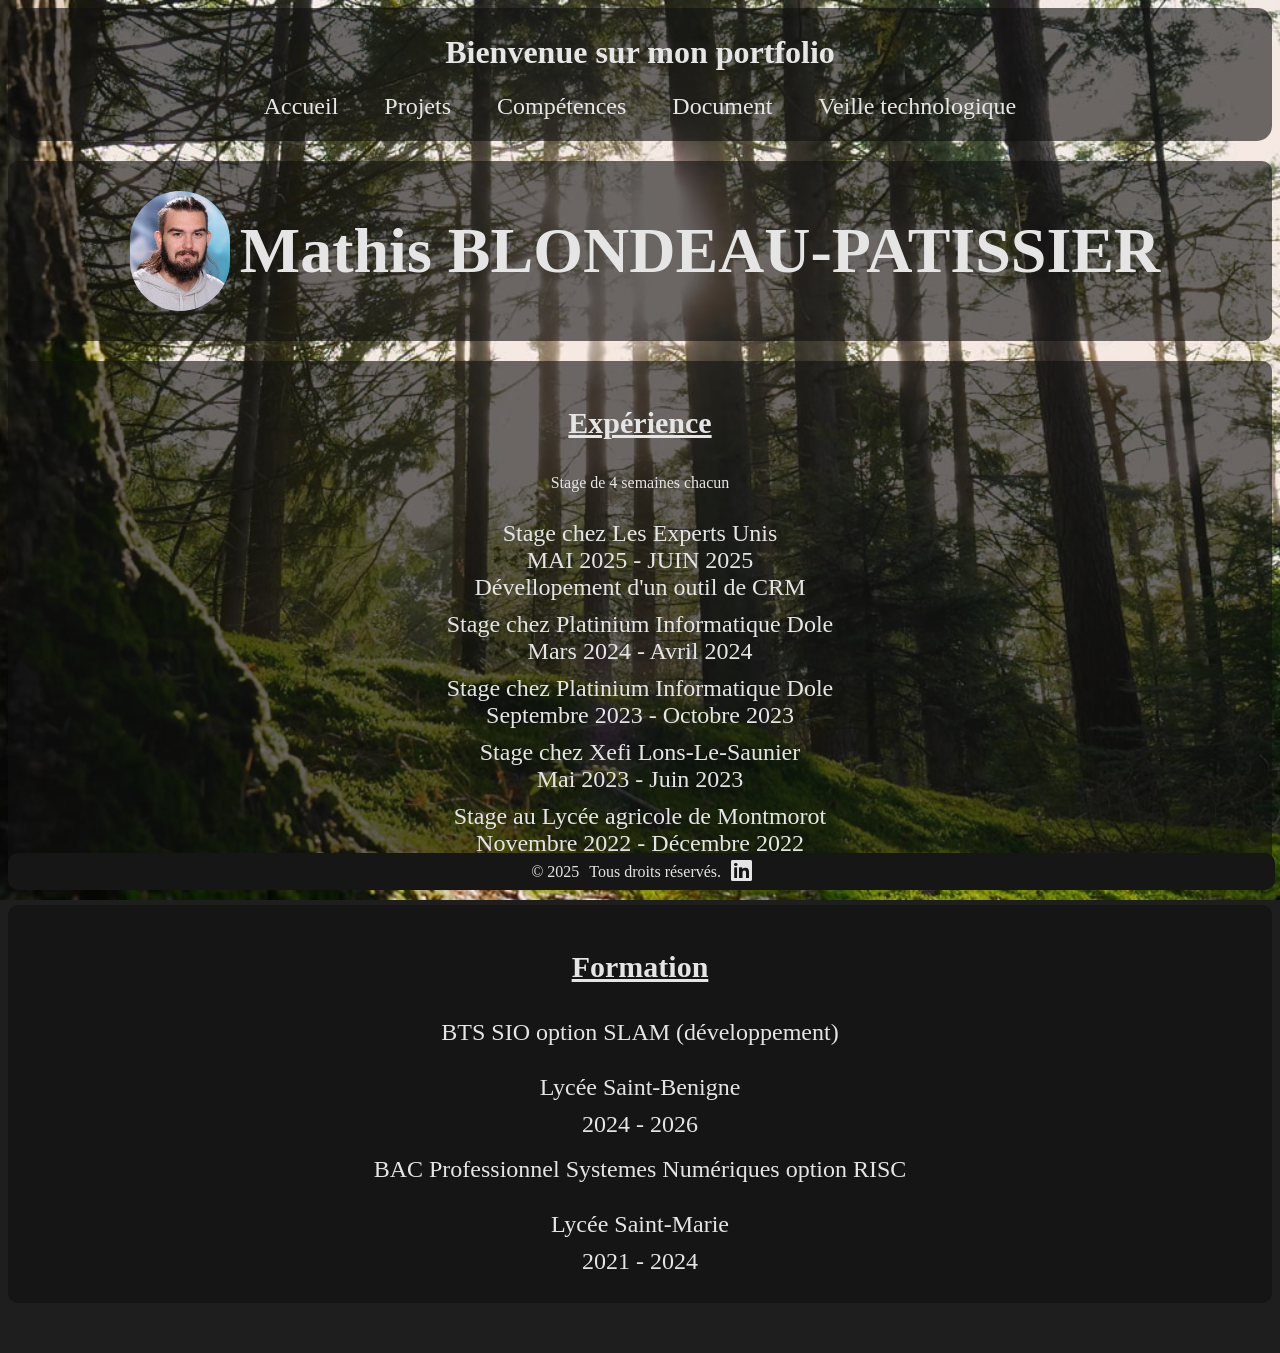
==== public/index.html @ 3bb73517 "retour au html et js" ====
<!-- header.php -->
<!DOCTYPE html>
<html lang="fr">
    <head>
        <meta charset="UTF-8">
        <meta name="viewport" content="width=device-width, initial-scale=1.0">
        <title>Ma Page</title>
        <link rel="stylesheet" href="../assets/css/styles.css">
        <link rel="icon" href="../assets/images/pp.png" type="image/x-icon">
        <link rel="stylesheet" href="https://cdnjs.cloudflare.com/ajax/libs/font-awesome/6.4.0/css/all.min.css">
    </head>
    <body>
        <header>
            <h1>Bienvenue sur mon portfolio</h1>
            <nav>
                <ul>
                    <div id="navbar">
                        <li><a href="/index.html" class="nav">Accueil</a></li>
                        <li><a href="/project.html" class="nav">Projets</a></li>
                        <li><a href="/competence.html" class="nav">Compétences</a></li>
                        <li><a href="/document.html" class="nav">Document</a></li>
                        <li><a href="/veilletechno.html" class="nav">Veille technologique</a></li>
                    </div>
                </ul>
            </nav>
        </header>

        <div id="profil">
            <img src="../assets/images/profil.jpg" alt="Profil">
            <h1>Mathis BLONDEAU-PATISSIER</h1>
        </div>

        <!-- <div id="recherche">
            <h2>Recherche</h2>
            <span>Recherche un stage du 19 mai 2025 au 27 juin 2025 en développement d'une durée de 6 semaines </span>
        </div> -->

        <div id="exp">
            <h2>Expérience</h2>
            <span>Stage de 4 semaines chacun</span>
            <ul>
                <li><a href="https://www.les-experts-unis.com/">Stage chez Les Experts Unis</a><br><span> MAI 2025 - JUIN 2025 </span><br><span>Dévellopement d'un outil de CRM</span></li>
                <li><a href="https://www.platinium-informatique.fr/"> Stage chez Platinium Informatique Dole</a><br><span> Mars 2024 - Avril 2024 </span></li>
                <li><a href="https://www.platinium-informatique.fr/">Stage chez Platinium Informatique Dole</a><br><sapn> Septembre 2023 - Octobre 2023</span></li>
                <li><a href="https://agences.xefi.com/fr/bourgogne-franche-comte/jura/lons-le-saunier/xefi-lons-132">Stage chez Xefi Lons-Le-Saunier</a><br><sapn> Mai 2023 - Juin 2023</span></li>
                <li><a href="https://montmorot.educagri.fr/">Stage au Lycée agricole de Montmorot</a><br><sapn> Novembre 2022 - Décembre 2022</span></li>
            </ul>
        </div>

        <div id="formation"> 
            <h2>Formation</h2>
            <span alt="Services Informatiques aux Organisations option B Solutions Logicielles et Applications Métiers">BTS SIO option SLAM (développement)</span>
            <ul>
                <li><a href="https://www.sb-lycee.fr/">Lycée Saint-Benigne</a></li>
                <li><span>2024 - 2026</span></li>
            </ul>

            <span>BAC Professionnel Systemes Numériques option RISC</span>
            <ul>
                <li><a href="https://enseignementprive-lons.fr/">Lycée Saint-Marie</a></li>
                <li><span>2021 - 2024</span></li>
            </ul>
        </div>



        <footer>
            <p fs-hacks-element="year">&copy; 2025</p>
            <p>Tous droits réservés.</p>
            <a href="https://www.linkedin.com/in/mathis-blondaeu-patissier/">
                <i class="fab fa-linkedin"></i>
            </a>
        </footer>
    </body>
</html>
---- assets/css/styles.css ----
header {
    background-color: rgba(15, 15, 15, 0.6);
    position: top center;
    text-align: center;
    color: rgb(230, 230, 230);
    padding: 5px;
    margin-top: 0%;
    border-radius: 15px;
}

#navbar {
    text-align: center;
}

.nav {
    display: inline;
    padding: 6px;
    border-radius: 5px;
    color: rgb(230, 230, 230);
    text-decoration: none;
}

.nav:hover {
    background-color: rgb(23, 134, 17);
}

ul {
    list-style-type: none; /* Remove bullet points */
    padding: 0; /* Remove default padding */
}

header li {
    display: inline; /* Keep inline display */
    margin: 0 15px; /* Add spacing between items */
}

footer {
    position: fixed;
    bottom: 10px;
    display: flex; /* Updated to use flexbox */
    justify-content: center; /* Center items horizontally */
    align-items: center; /* Vertically align items */
    color: rgb(229, 229, 229);
    background-color: rgb(22, 22, 22);
    width: 99%;
    border-radius: 10px;
}

footer p {
    margin: 0;
    padding: 5px;
}

footer a{
    margin: 0;
    padding: 5px;
}

body {
    background-image: url('../images/background.jpg');
    background-repeat: no-repeat;
    background-position: center center;
    background-attachment: fixed;
    background-color: rgb(30, 30, 30);
    background-size: cover;
    margin-bottom: 50px;
}

#profil {
    display: flex; /* Updated to use flexbox */
    align-items: center; /* Vertically align items */
    justify-content: center; /* Center items horizontally */
    color: rgb(229, 229, 229);
    background-color: rgba(15, 15, 15, 0.6);
    border-radius: 10px;
    margin-top: 20px;
    padding: 10px;
    font-size: 2rem;
}

#profil img {
    border-radius: 120px;
    width: 100px;
    height: 120px; /* Adjusted height to crop from the bottom */
    padding: 10px;
    object-fit: cover; /* Ensures the image covers the area without distortion */
}

#exp {
    margin-top: 20px;
    border-radius: 10px;
    padding: 10px;
    background-color: rgba(15, 15, 15, 0.6);
    color: rgb(229, 229, 229);
    text-align: center;
}

#exp ul {
    padding: 2px;
    text-align: left;
    text-align: center;
}

#exp li {
    font-size: 24px;
    padding-top: 10px;
}

a{
    font-size: 24px;
    text-decoration: none;
    color: rgb(229, 229, 229);
    padding: 5px;
}

a:hover{
    background-color: rgba(13, 119, 7, 0.812);
    border-radius: 10px;
}

#formation {
    margin-top: 20px;
    border-radius: 10px;
    padding: 10px;
    background-color: rgba(15, 15, 15, 0.6);
    color: rgb(229, 229, 229);
    text-align: center;
}

#formation ul {
    padding: 2px;
    text-align: left;
    text-align: center;
}

#formation li {
    font-size: 24px;
    padding-top: 10px;
}

#formation span{
    font-size: 24px;
}

#recherche{
    margin-top: 20px;
    border-radius: 10px;
    padding: 10px;
    background-color: rgba(15, 15, 15, 0.6);
    color: rgb(229, 229, 229);
    text-align: center;
}

#recherche span{
    font-size: 24px;
}

h2{
    font-size: 30px;
    color: rgb(229, 229, 229);
    text-align: center;
    text-decoration: underline;
    padding: 10px;
    border-radius: 10px;
}

/*
----------------------------------------------------------------
--------------------------page project--------------------------
----------------------------------------------------------------
*/

#projet{
    background-color: rgba(15, 15, 15, 0.6);
}

.carte img{
    width: 90%;
    height: auto;
    border-radius: 10px;
    margin-left: 2%;
    margin-bottom: 10px;
    object-fit: cover; /* Ensures the image covers the area without distortion */
    position: relative;
    display: flex inline;
    flex-direction: column; /* Align items vertically */
    justify-content: center; /* Center items horizontally */
}

.carte a:hover{
    background-color: rgba(15, 15, 15, 0);
}

.carte span{
    background-color: rgba(15, 15, 15, 0.6);
    color: rgb(229, 229, 229);
    padding: 10px;
    text-decoration: none;
    border-radius: 10px;
    display: inline-block;
    width: 90%;
    margin-left: 2%;
    text-align: justify;
}

.carte{
    margin-top: 20px;
    display: flex; /* Updated to use flexbox */
    justify-content: center; /* Center items horizontally */
}

/*
----------------------------------------------------------------
--------------------------page contact--------------------------
----------------------------------------------------------------
*/

#comp{
    background-color: rgba(15, 15, 15, 0.6);
    text-decoration: none;
}

.grille-container {
    background: rgb(15, 15, 15, 0.6);
    grid-template-columns: repeat(3, 1fr);
    border-radius: 10px;
    display: flex;
    justify-content: center;
    align-items: center;
    flex-wrap: wrap;
    margin: 15px auto;
    gap: 5px;
}


.grille-item img {
    max-width: 200px;
    border-radius: 10px;
}

.grille-item {
    padding: 10px;
    text-align: center;
    border-radius: 10px;
    color: rgb(229, 229, 229);
    display: flex; 
    flex-direction: column;
    align-items: center;
}

.grille {
    display: grid;
    grid-template-columns: repeat(3, 1fr);
    gap: 20px;
}

.grille-item span {
    margin-top: 10px;
    font-size:x-large;
}

.grille-item img {
    max-width: 200px;
    border-radius: 10px;
}

.grille #php img{
    background-color: #f0f0f0;
    width: 75%;
    height: auto;
    padding: 10px;
}

.grille #git img{
    background-color: #f0f0f0;
    width: 80%;
    height: auto;
}

.grille #sqlserver img{
    background-color: #ffffff;
    width: 90%;
    height: auto;
}

.grille #pgsql img{
    background-color: #ffffff;
    width: 85%;
    height: auto;
}

.grille #dbeaver img{
    background-color: #ffffff;
    width: 70%;
    height: auto;
    padding: 10px;
}

@media only screen and (max-width: 710px) {
    .grille {
        display: grid;
        grid-template-columns: repeat(2, 1fr);
        gap: 10px;
    }

    .grille-item img {
        max-width: 70%;
        border-radius: 10px;
    }
}


/*
----------------------------------------------------------------
--------------------------page CV-------------------------------
----------------------------------------------------------------
*/

.cv{
    display:block;
    background-color: rgba(15, 15, 15, 0.6);
    color: #fff;
    border-radius: 10px;
    text-align: center;
    font-size: 2rem;
    margin-top: 20px;
    padding: 0.5rem;
}

.cv a{
    font-size: 2.5rem;
    color: rgb(100, 243, 50);
    text-decoration: underline;
}

.cv a:hover{
    color: white;
}

/*
----------------------------------------------------------------
--------------------------page veille---------------------------
----------------------------------------------------------------
*/


        .veille {
            display: block;
            background-color: rgba(15, 15, 15, 0.6);
            color: #fff;
            border-radius: 10px;
            font-size: 2rem;
            margin-top: 20px;
            padding: 0.5rem;
        }

        .title-container {
            display: flex;
            align-items: center;
            justify-content: center;
            gap: 20px;
        }

        .veille span {
            text-align: center;
            font-size: 1.2rem;
            margin-top: 20px;
            padding: 0.5rem;
            display: block;
        }

        .veille li {
            text-align: left;
            font-size: 1.2rem;
            padding-left: 2rem;
        }

        #a{
            width: 150px;
            height: auto;
            border-radius: 10px;
        }

        #b{
            width: 200px;
            height: auto;
            border-radius: 10px;
        }

        .source {
            text-align: center;
            font-size: 1.2rem;
            padding: 0.5rem;
        }
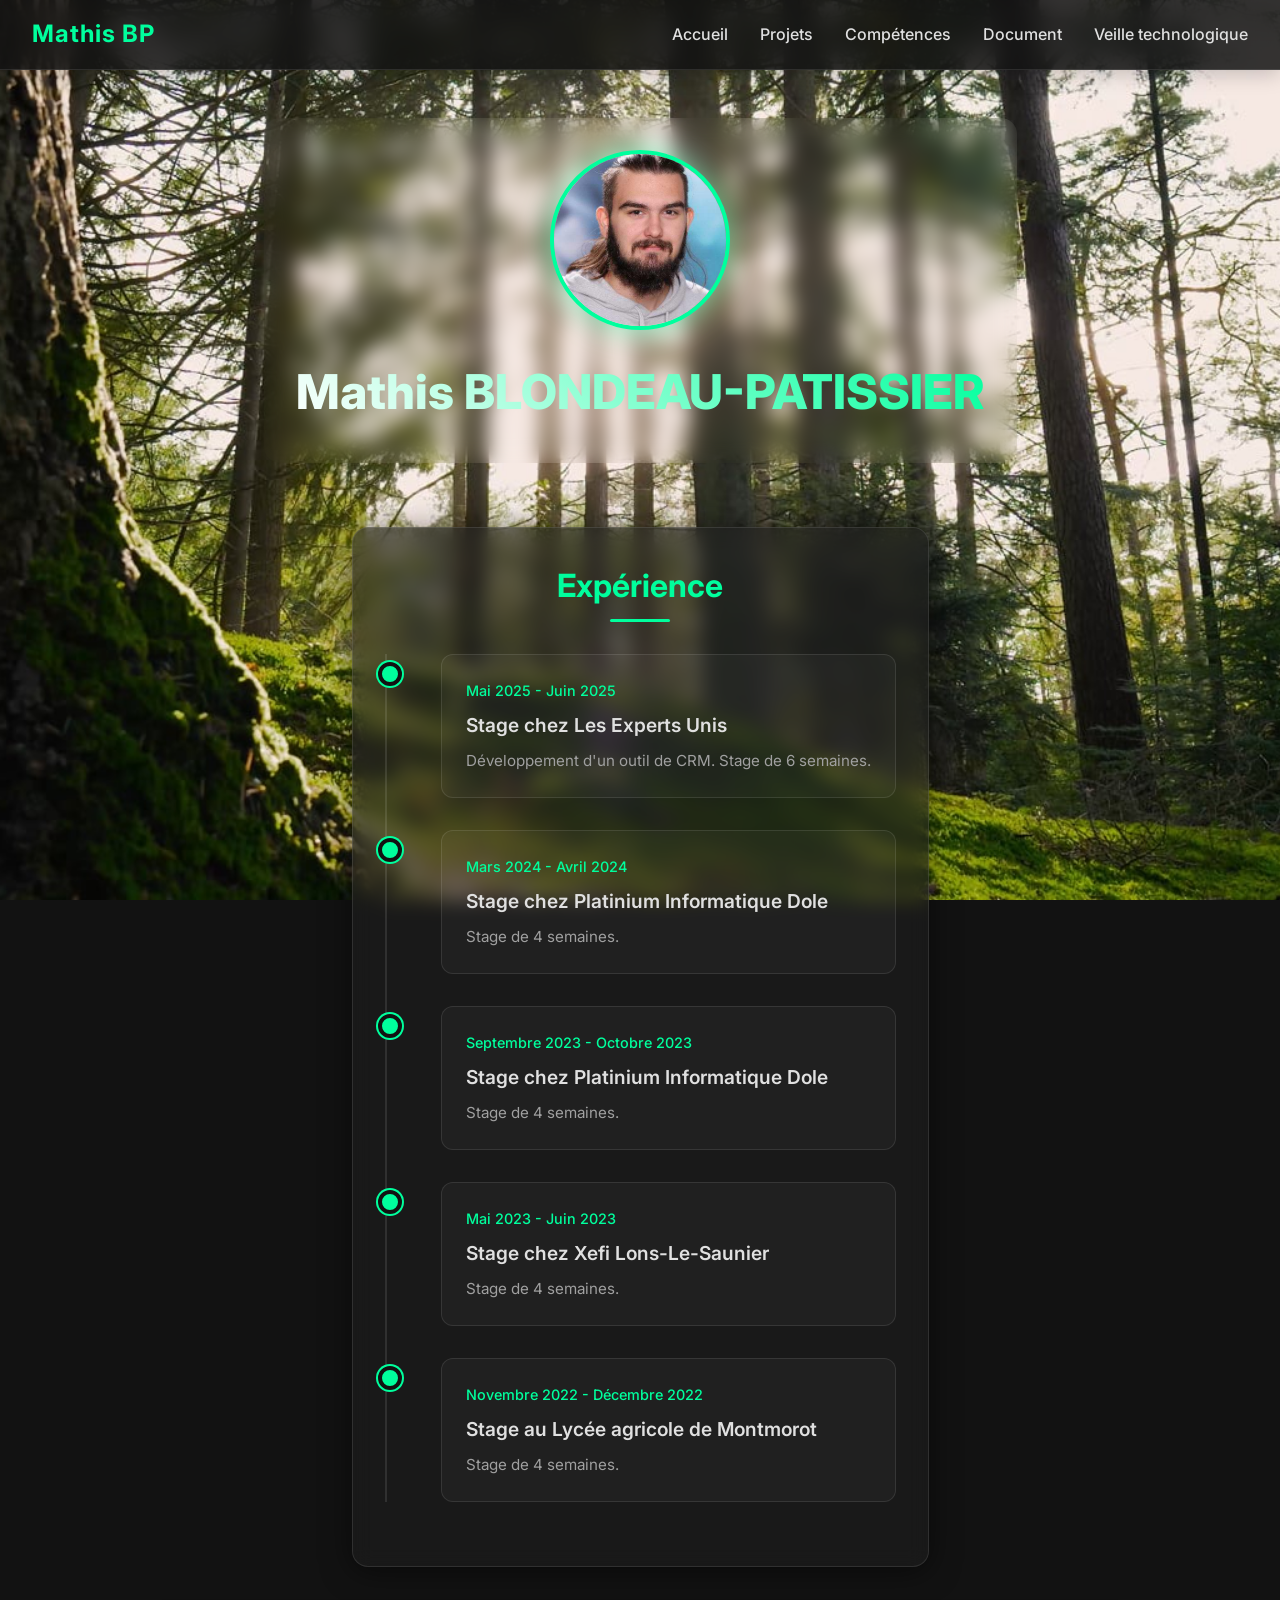
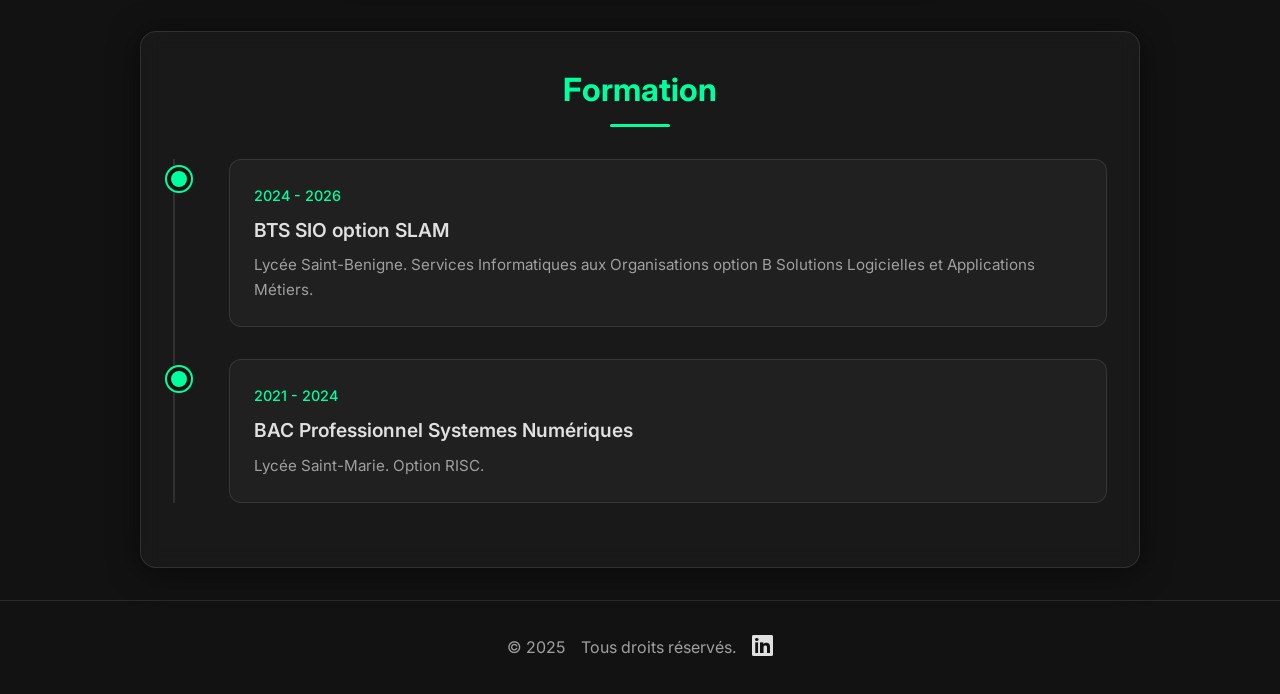
==== commit 8227f5b5: "nouveau css" ====
--- a/public/index.html
+++ b/public/index.html
@@ -1,75 +1,132 @@
-<!-- header.php -->
 <!DOCTYPE html>
 <html lang="fr">
-    <head>
-        <meta charset="UTF-8">
-        <meta name="viewport" content="width=device-width, initial-scale=1.0">
-        <title>Ma Page</title>
-        <link rel="stylesheet" href="../assets/css/styles.css">
-        <link rel="icon" href="../assets/images/pp.png" type="image/x-icon">
-        <link rel="stylesheet" href="https://cdnjs.cloudflare.com/ajax/libs/font-awesome/6.4.0/css/all.min.css">
-    </head>
-    <body>
-        <header>
-            <h1>Bienvenue sur mon portfolio</h1>
-            <nav>
-                <ul>
-                    <div id="navbar">
-                        <li><a href="/index.html" class="nav">Accueil</a></li>
-                        <li><a href="/project.html" class="nav">Projets</a></li>
-                        <li><a href="/competence.html" class="nav">Compétences</a></li>
-                        <li><a href="/document.html" class="nav">Document</a></li>
-                        <li><a href="/veilletechno.html" class="nav">Veille technologique</a></li>
-                    </div>
-                </ul>
-            </nav>
-        </header>
 
-        <div id="profil">
-            <img src="../assets/images/profil.jpg" alt="Profil">
-            <h1>Mathis BLONDEAU-PATISSIER</h1>
+<head>
+    <meta charset="UTF-8">
+    <meta name="viewport" content="width=device-width, initial-scale=1.0">
+    <title>Mathis BLONDEAU-PATISSIER - Portfolio</title>
+    <link rel="preconnect" href="https://fonts.googleapis.com">
+    <link rel="preconnect" href="https://fonts.gstatic.com" crossorigin>
+    <link href="https://fonts.googleapis.com/css2?family=Inter:wght@300;400;500;600;700&display=swap" rel="stylesheet">
+    <link rel="stylesheet" href="../assets/css/styles.css">
+    <link rel="icon" href="../assets/images/pp.png" type="image/x-icon">
+    <link rel="stylesheet" href="https://cdnjs.cloudflare.com/ajax/libs/font-awesome/6.4.0/css/all.min.css">
+</head>
+
+<body>
+    <header>
+        <div class="logo">Mathis BP</div>
+        <nav>
+            <ul id="navbar">
+                <li><a href="/public/index.html" class="nav-link">Accueil</a></li>
+                <li><a href="/public/project.html" class="nav-link">Projets</a></li>
+                <li><a href="/public/competence.html" class="nav-link">Compétences</a></li>
+                <li><a href="/public/document.html" class="nav-link">Document</a></li>
+                <li><a href="/public/veilletechno.html" class="nav-link">Veille technologique</a></li>
+            </ul>
+        </nav>
+        <div class="mobile-menu-btn">
+            <i class="fas fa-bars"></i>
         </div>
+    </header>
 
-        <!-- <div id="recherche">
-            <h2>Recherche</h2>
-            <span>Recherche un stage du 19 mai 2025 au 27 juin 2025 en développement d'une durée de 6 semaines </span>
-        </div> -->
+    <div id="profil">
+        <img src="../assets/images/profil.jpg" alt="Profil">
+        <h1>Mathis BLONDEAU-PATISSIER</h1>
+    </div>
 
-        <div id="exp">
-            <h2>Expérience</h2>
-            <span>Stage de 4 semaines chacun</span>
-            <ul>
-                <li><a href="https://www.les-experts-unis.com/">Stage chez Les Experts Unis</a><br><span> MAI 2025 - JUIN 2025 </span><br><span>Dévellopement d'un outil de CRM</span></li>
-                <li><a href="https://www.platinium-informatique.fr/"> Stage chez Platinium Informatique Dole</a><br><span> Mars 2024 - Avril 2024 </span></li>
-                <li><a href="https://www.platinium-informatique.fr/">Stage chez Platinium Informatique Dole</a><br><sapn> Septembre 2023 - Octobre 2023</span></li>
-                <li><a href="https://agences.xefi.com/fr/bourgogne-franche-comte/jura/lons-le-saunier/xefi-lons-132">Stage chez Xefi Lons-Le-Saunier</a><br><sapn> Mai 2023 - Juin 2023</span></li>
-                <li><a href="https://montmorot.educagri.fr/">Stage au Lycée agricole de Montmorot</a><br><sapn> Novembre 2022 - Décembre 2022</span></li>
-            </ul>
+    <div id="exp">
+        <h2>Expérience</h2>
+        <div class="timeline">
+            <div class="timeline-item">
+                <div class="timeline-content">
+                    <span class="timeline-date">Mai 2025 - Juin 2025</span>
+                    <a href="https://www.les-experts-unis.com/" class="timeline-title">Stage chez Les Experts Unis</a>
+                    <p class="timeline-desc">Développement d'un outil de CRM. Stage de 6 semaines.</p>
+                </div>
+            </div>
+            <div class="timeline-item">
+                <div class="timeline-content">
+                    <span class="timeline-date">Mars 2024 - Avril 2024</span>
+                    <a href="https://www.platinium-informatique.fr/" class="timeline-title">Stage chez Platinium
+                        Informatique Dole</a>
+                    <p class="timeline-desc">Stage de 4 semaines.</p>
+                </div>
+            </div>
+            <div class="timeline-item">
+                <div class="timeline-content">
+                    <span class="timeline-date">Septembre 2023 - Octobre 2023</span>
+                    <a href="https://www.platinium-informatique.fr/" class="timeline-title">Stage chez Platinium
+                        Informatique Dole</a>
+                    <p class="timeline-desc">Stage de 4 semaines.</p>
+                </div>
+            </div>
+            <div class="timeline-item">
+                <div class="timeline-content">
+                    <span class="timeline-date">Mai 2023 - Juin 2023</span>
+                    <a href="https://agences.xefi.com/fr/bourgogne-franche-comte/jura/lons-le-saunier/xefi-lons-132"
+                        class="timeline-title">Stage chez Xefi Lons-Le-Saunier</a>
+                    <p class="timeline-desc">Stage de 4 semaines.</p>
+                </div>
+            </div>
+            <div class="timeline-item">
+                <div class="timeline-content">
+                    <span class="timeline-date">Novembre 2022 - Décembre 2022</span>
+                    <a href="https://montmorot.educagri.fr/" class="timeline-title">Stage au Lycée agricole de
+                        Montmorot</a>
+                    <p class="timeline-desc">Stage de 4 semaines.</p>
+                </div>
+            </div>
         </div>
+    </div>
 
-        <div id="formation"> 
-            <h2>Formation</h2>
-            <span alt="Services Informatiques aux Organisations option B Solutions Logicielles et Applications Métiers">BTS SIO option SLAM (développement)</span>
-            <ul>
-                <li><a href="https://www.sb-lycee.fr/">Lycée Saint-Benigne</a></li>
-                <li><span>2024 - 2026</span></li>
-            </ul>
-
-            <span>BAC Professionnel Systemes Numériques option RISC</span>
-            <ul>
-                <li><a href="https://enseignementprive-lons.fr/">Lycée Saint-Marie</a></li>
-                <li><span>2021 - 2024</span></li>
-            </ul>
+    <div id="formation">
+        <h2>Formation</h2>
+        <div class="timeline">
+            <div class="timeline-item">
+                <div class="timeline-content">
+                    <span class="timeline-date">2024 - 2026</span>
+                    <a href="https://www.sb-lycee.fr/" class="timeline-title">BTS SIO option SLAM</a>
+                    <p class="timeline-desc">Lycée Saint-Benigne. Services Informatiques aux Organisations option B
+                        Solutions Logicielles et Applications Métiers.</p>
+                </div>
+            </div>
+            <div class="timeline-item">
+                <div class="timeline-content">
+                    <span class="timeline-date">2021 - 2024</span>
+                    <a href="https://enseignementprive-lons.fr/" class="timeline-title">BAC Professionnel Systemes
+                        Numériques</a>
+                    <p class="timeline-desc">Lycée Saint-Marie. Option RISC.</p>
+                </div>
+            </div>
         </div>
+    </div>
 
 
+    <footer>
+        <p fs-hacks-element="year">&copy; 2025</p>
+        <p>Tous droits réservés.</p>
+        <a href="https://www.linkedin.com/in/mathis-blondaeu-patissier/">
+            <i class="fab fa-linkedin"></i>
+        </a>
+    </footer>
 
-        <footer>
-            <p fs-hacks-element="year">&copy; 2025</p>
-            <p>Tous droits réservés.</p>
-            <a href="https://www.linkedin.com/in/mathis-blondaeu-patissier/">
-                <i class="fab fa-linkedin"></i>
-            </a>
-        </footer>
-    </body>
-</html>
+    <script>
+        const mobileBtn = document.querySelector('.mobile-menu-btn');
+        const nav = document.querySelector('nav');
+        const icon = mobileBtn.querySelector('i');
+
+        mobileBtn.addEventListener('click', () => {
+            nav.classList.toggle('active');
+            if (nav.classList.contains('active')) {
+                icon.classList.remove('fa-bars');
+                icon.classList.add('fa-times');
+            } else {
+                icon.classList.remove('fa-times');
+                icon.classList.add('fa-bars');
+            }
+        });
+    </script>
+</body>
+
+</html>
--- a/assets/css/styles.css
+++ b/assets/css/styles.css
@@ -1,394 +1,496 @@
+/* Variables & Reset */
+:root {
+    --bg-color: #121212;
+    --card-bg: rgba(30, 30, 30, 0.6);
+    --card-border: rgba(255, 255, 255, 0.1);
+    --text-primary: #e0e0e0;
+    --text-secondary: #a0a0a0;
+    --accent-color: #00ff9d;
+    --accent-hover: #00cc7d;
+    --font-main: 'Inter', sans-serif;
+    --transition: all 0.3s ease;
+    --header-height: 70px;
+}
+
+* {
+    margin: 0;
+    padding: 0;
+    box-sizing: border-box;
+}
+
+body {
+    font-family: var(--font-main);
+    background-color: var(--bg-color);
+    background-image: url('../images/background.jpg');
+    background-size: cover;
+    background-position: center;
+    background-attachment: fixed;
+    color: var(--text-primary);
+    line-height: 1.6;
+    min-height: 100vh;
+    display: flex;
+    flex-direction: column;
+}
+
+a {
+    text-decoration: none;
+    color: inherit;
+    transition: var(--transition);
+}
+
+ul {
+    list-style: none;
+}
+
+/* Header & Navigation */
 header {
-    background-color: rgba(15, 15, 15, 0.6);
-    position: top center;
-    text-align: center;
-    color: rgb(230, 230, 230);
-    padding: 5px;
-    margin-top: 0%;
-    border-radius: 15px;
-}
-
-#navbar {
-    text-align: center;
-}
-
-.nav {
-    display: inline;
-    padding: 6px;
-    border-radius: 5px;
-    color: rgb(230, 230, 230);
-    text-decoration: none;
-}
-
-.nav:hover {
-    background-color: rgb(23, 134, 17);
-}
-
-ul {
-    list-style-type: none; /* Remove bullet points */
-    padding: 0; /* Remove default padding */
-}
-
-header li {
-    display: inline; /* Keep inline display */
-    margin: 0 15px; /* Add spacing between items */
-}
-
+    background: rgba(18, 18, 18, 0.85);
+    backdrop-filter: blur(12px);
+    -webkit-backdrop-filter: blur(12px);
+    position: sticky;
+    top: 0;
+    z-index: 1000;
+    height: var(--header-height);
+    padding: 0 2rem;
+    border-bottom: 1px solid var(--card-border);
+    display: flex;
+    justify-content: space-between;
+    align-items: center;
+    box-shadow: 0 4px 20px rgba(0, 0, 0, 0.2);
+}
+
+.logo {
+    font-size: 1.5rem;
+    font-weight: 700;
+    color: var(--accent-color);
+    letter-spacing: 1px;
+}
+
+nav ul {
+    display: flex;
+    gap: 2rem;
+}
+
+.nav-link {
+    font-size: 1rem;
+    font-weight: 500;
+    color: var(--text-primary);
+    position: relative;
+    padding: 0.5rem 0;
+}
+
+.nav-link::after {
+    content: '';
+    position: absolute;
+    bottom: 0;
+    left: 0;
+    width: 0;
+    height: 2px;
+    background-color: var(--accent-color);
+    transition: var(--transition);
+}
+
+.nav-link:hover {
+    color: var(--accent-color);
+}
+
+.nav-link:hover::after {
+    width: 100%;
+}
+
+.mobile-menu-btn {
+    display: none;
+    font-size: 1.5rem;
+    color: var(--text-primary);
+    cursor: pointer;
+}
+
+/* Main Content Layout */
+.container,
+#profil,
+#exp,
+#formation,
+#recherche,
+#projet,
+#comp,
+.cv,
+.veille {
+    max-width: 1000px;
+    margin: 2rem auto;
+    padding: 2rem;
+    background: var(--card-bg);
+    backdrop-filter: blur(10px);
+    -webkit-backdrop-filter: blur(10px);
+    border: 1px solid var(--card-border);
+    border-radius: 16px;
+    box-shadow: 0 4px 30px rgba(0, 0, 0, 0.5);
+}
+
+h2 {
+    font-size: 2rem;
+    color: var(--accent-color);
+    margin-bottom: 2rem;
+    text-align: center;
+    position: relative;
+    display: inline-block;
+    width: 100%;
+}
+
+h2::after {
+    content: '';
+    display: block;
+    width: 60px;
+    height: 3px;
+    background: var(--accent-color);
+    margin: 0.5rem auto 0;
+    border-radius: 2px;
+}
+
+/* Profil Section */
+#profil {
+    text-align: center;
+    display: flex;
+    flex-direction: column;
+    align-items: center;
+    gap: 1.5rem;
+    margin-top: 3rem;
+    background: transparent;
+    border: none;
+    box-shadow: none;
+}
+
+#profil img {
+    width: 180px;
+    height: 180px;
+    border-radius: 50%;
+    object-fit: cover;
+    border: 4px solid var(--accent-color);
+    box-shadow: 0 0 30px rgba(0, 255, 157, 0.4);
+    transition: var(--transition);
+}
+
+#profil img:hover {
+    transform: scale(1.05);
+}
+
+#profil h1 {
+    font-size: 3rem;
+    font-weight: 800;
+    background: linear-gradient(45deg, #fff, var(--accent-color));
+    -webkit-background-clip: text;
+    -webkit-text-fill-color: transparent;
+}
+
+/* Timeline Styles (Experience & Formation) */
+.timeline {
+    position: relative;
+    padding-left: 2rem;
+}
+
+.timeline::before {
+    content: '';
+    position: absolute;
+    left: 0;
+    top: 0;
+    height: 100%;
+    width: 2px;
+    background: var(--card-border);
+}
+
+.timeline-item {
+    position: relative;
+    margin-bottom: 2rem;
+    padding-left: 1.5rem;
+}
+
+.timeline-item::before {
+    content: '';
+    position: absolute;
+    left: -2.4rem;
+    top: 0.5rem;
+    width: 16px;
+    height: 16px;
+    background: var(--accent-color);
+    border-radius: 50%;
+    border: 4px solid var(--bg-color);
+    box-shadow: 0 0 0 2px var(--accent-color);
+}
+
+.timeline-content {
+    background: rgba(255, 255, 255, 0.03);
+    padding: 1.5rem;
+    border-radius: 12px;
+    border: 1px solid var(--card-border);
+    transition: var(--transition);
+}
+
+.timeline-content:hover {
+    background: rgba(255, 255, 255, 0.06);
+    transform: translateX(5px);
+    border-color: var(--accent-color);
+}
+
+.timeline-title {
+    font-size: 1.2rem;
+    font-weight: 600;
+    color: var(--text-primary);
+    margin-bottom: 0.5rem;
+    display: block;
+}
+
+.timeline-date {
+    font-size: 0.9rem;
+    color: var(--accent-color);
+    margin-bottom: 0.5rem;
+    display: block;
+    font-weight: 500;
+}
+
+.timeline-desc {
+    color: var(--text-secondary);
+    font-size: 0.95rem;
+}
+
+/* Projects Section (Cards) */
+.project-grid {
+    display: grid;
+    grid-template-columns: repeat(auto-fit, minmax(300px, 1fr));
+    gap: 2rem;
+    margin-top: 1rem;
+}
+
+.project-card {
+    background: rgba(255, 255, 255, 0.03);
+    border-radius: 16px;
+    overflow: hidden;
+    border: 1px solid var(--card-border);
+    transition: var(--transition);
+    display: flex;
+    flex-direction: column;
+}
+
+.project-card:hover {
+    transform: translateY(-10px);
+    border-color: var(--accent-color);
+    box-shadow: 0 10px 30px rgba(0, 0, 0, 0.3);
+}
+
+.project-image {
+    width: 100%;
+    height: 200px;
+    object-fit: cover;
+}
+
+.project-content {
+    padding: 1.5rem;
+    flex-grow: 1;
+    display: flex;
+    flex-direction: column;
+}
+
+.project-title {
+    font-size: 1.2rem;
+    font-weight: 700;
+    margin-bottom: 0.5rem;
+    color: var(--text-primary);
+}
+
+.project-desc {
+    color: var(--text-secondary);
+    font-size: 0.9rem;
+    margin-bottom: 1.5rem;
+    flex-grow: 1;
+}
+
+.btn {
+    display: inline-block;
+    padding: 0.8rem 1.5rem;
+    background: transparent;
+    border: 1px solid var(--accent-color);
+    color: var(--accent-color);
+    border-radius: 8px;
+    font-weight: 600;
+    text-align: center;
+    transition: var(--transition);
+    cursor: pointer;
+}
+
+.btn:hover {
+    background: var(--accent-color);
+    color: #000;
+}
+
+/* Competence Grid */
+.grille-container {
+    background: transparent;
+    display: flex;
+    flex-wrap: wrap;
+    justify-content: center;
+    gap: 2rem;
+    margin-top: 1rem;
+}
+
+.grille-item {
+    background: rgba(255, 255, 255, 0.03);
+    padding: 2rem;
+    border-radius: 16px;
+    text-align: center;
+    width: 160px;
+    height: 160px;
+    display: flex;
+    flex-direction: column;
+    align-items: center;
+    justify-content: center;
+    transition: var(--transition);
+    border: 1px solid var(--card-border);
+}
+
+.grille-item:hover {
+    border-color: var(--accent-color);
+    background: rgba(255, 255, 255, 0.08);
+    transform: translateY(-5px);
+    box-shadow: 0 5px 15px rgba(0, 255, 157, 0.1);
+}
+
+.grille-item img {
+    width: 60px;
+    height: 60px;
+    object-fit: contain;
+    margin-bottom: 1rem;
+    filter: drop-shadow(0 4px 6px rgba(0, 0, 0, 0.3));
+}
+
+.grille-item span {
+    font-weight: 500;
+    color: var(--text-primary);
+}
+
+/* Document Cards */
+.doc-grid {
+    display: grid;
+    grid-template-columns: repeat(auto-fit, minmax(250px, 1fr));
+    gap: 2rem;
+}
+
+.doc-card {
+    background: rgba(255, 255, 255, 0.03);
+    padding: 2rem;
+    border-radius: 16px;
+    border: 1px solid var(--card-border);
+    text-align: center;
+    transition: var(--transition);
+}
+
+.doc-card:hover {
+    border-color: var(--accent-color);
+    transform: translateY(-5px);
+}
+
+.doc-icon {
+    font-size: 3rem;
+    color: var(--accent-color);
+    margin-bottom: 1rem;
+}
+
+.doc-title {
+    font-size: 1.2rem;
+    font-weight: 600;
+    margin-bottom: 1rem;
+}
+
+/* Footer */
 footer {
-    position: fixed;
-    bottom: 10px;
-    display: flex; /* Updated to use flexbox */
-    justify-content: center; /* Center items horizontally */
-    align-items: center; /* Vertically align items */
-    color: rgb(229, 229, 229);
-    background-color: rgb(22, 22, 22);
-    width: 99%;
-    border-radius: 10px;
-}
-
-footer p {
-    margin: 0;
-    padding: 5px;
-}
-
-footer a{
-    margin: 0;
-    padding: 5px;
-}
-
-body {
-    background-image: url('../images/background.jpg');
-    background-repeat: no-repeat;
-    background-position: center center;
-    background-attachment: fixed;
-    background-color: rgb(30, 30, 30);
-    background-size: cover;
-    margin-bottom: 50px;
-}
-
-#profil {
-    display: flex; /* Updated to use flexbox */
-    align-items: center; /* Vertically align items */
-    justify-content: center; /* Center items horizontally */
-    color: rgb(229, 229, 229);
-    background-color: rgba(15, 15, 15, 0.6);
-    border-radius: 10px;
-    margin-top: 20px;
-    padding: 10px;
-    font-size: 2rem;
-}
-
-#profil img {
-    border-radius: 120px;
-    width: 100px;
-    height: 120px; /* Adjusted height to crop from the bottom */
-    padding: 10px;
-    object-fit: cover; /* Ensures the image covers the area without distortion */
-}
-
-#exp {
-    margin-top: 20px;
-    border-radius: 10px;
-    padding: 10px;
-    background-color: rgba(15, 15, 15, 0.6);
-    color: rgb(229, 229, 229);
-    text-align: center;
-}
-
-#exp ul {
-    padding: 2px;
-    text-align: left;
-    text-align: center;
-}
-
-#exp li {
-    font-size: 24px;
-    padding-top: 10px;
-}
-
-a{
-    font-size: 24px;
-    text-decoration: none;
-    color: rgb(229, 229, 229);
-    padding: 5px;
-}
-
-a:hover{
-    background-color: rgba(13, 119, 7, 0.812);
-    border-radius: 10px;
-}
-
-#formation {
-    margin-top: 20px;
-    border-radius: 10px;
-    padding: 10px;
-    background-color: rgba(15, 15, 15, 0.6);
-    color: rgb(229, 229, 229);
-    text-align: center;
-}
-
-#formation ul {
-    padding: 2px;
-    text-align: left;
-    text-align: center;
-}
-
-#formation li {
-    font-size: 24px;
-    padding-top: 10px;
-}
-
-#formation span{
-    font-size: 24px;
-}
-
-#recherche{
-    margin-top: 20px;
-    border-radius: 10px;
-    padding: 10px;
-    background-color: rgba(15, 15, 15, 0.6);
-    color: rgb(229, 229, 229);
-    text-align: center;
-}
-
-#recherche span{
-    font-size: 24px;
-}
-
-h2{
-    font-size: 30px;
-    color: rgb(229, 229, 229);
-    text-align: center;
-    text-decoration: underline;
-    padding: 10px;
-    border-radius: 10px;
-}
-
-/*
-----------------------------------------------------------------
---------------------------page project--------------------------
-----------------------------------------------------------------
-*/
-
-#projet{
-    background-color: rgba(15, 15, 15, 0.6);
-}
-
-.carte img{
-    width: 90%;
-    height: auto;
-    border-radius: 10px;
-    margin-left: 2%;
-    margin-bottom: 10px;
-    object-fit: cover; /* Ensures the image covers the area without distortion */
-    position: relative;
-    display: flex inline;
-    flex-direction: column; /* Align items vertically */
-    justify-content: center; /* Center items horizontally */
-}
-
-.carte a:hover{
-    background-color: rgba(15, 15, 15, 0);
-}
-
-.carte span{
-    background-color: rgba(15, 15, 15, 0.6);
-    color: rgb(229, 229, 229);
-    padding: 10px;
-    text-decoration: none;
-    border-radius: 10px;
-    display: inline-block;
-    width: 90%;
-    margin-left: 2%;
-    text-align: justify;
-}
-
-.carte{
-    margin-top: 20px;
-    display: flex; /* Updated to use flexbox */
-    justify-content: center; /* Center items horizontally */
-}
-
-/*
-----------------------------------------------------------------
---------------------------page contact--------------------------
-----------------------------------------------------------------
-*/
-
-#comp{
-    background-color: rgba(15, 15, 15, 0.6);
-    text-decoration: none;
-}
-
-.grille-container {
-    background: rgb(15, 15, 15, 0.6);
-    grid-template-columns: repeat(3, 1fr);
-    border-radius: 10px;
+    margin-top: auto;
+    background: rgba(18, 18, 18, 0.9);
+    text-align: center;
+    border-top: 1px solid var(--card-border);
     display: flex;
     justify-content: center;
     align-items: center;
-    flex-wrap: wrap;
-    margin: 15px auto;
-    gap: 5px;
-}
-
-
-.grille-item img {
-    max-width: 200px;
-    border-radius: 10px;
-}
-
-.grille-item {
-    padding: 10px;
-    text-align: center;
-    border-radius: 10px;
-    color: rgb(229, 229, 229);
-    display: flex; 
-    flex-direction: column;
-    align-items: center;
-}
-
-.grille {
-    display: grid;
-    grid-template-columns: repeat(3, 1fr);
-    gap: 20px;
-}
-
-.grille-item span {
-    margin-top: 10px;
-    font-size:x-large;
-}
-
-.grille-item img {
-    max-width: 200px;
-    border-radius: 10px;
-}
-
-.grille #php img{
-    background-color: #f0f0f0;
-    width: 75%;
-    height: auto;
-    padding: 10px;
-}
-
-.grille #git img{
-    background-color: #f0f0f0;
-    width: 80%;
-    height: auto;
-}
-
-.grille #sqlserver img{
-    background-color: #ffffff;
-    width: 90%;
-    height: auto;
-}
-
-.grille #pgsql img{
-    background-color: #ffffff;
-    width: 85%;
-    height: auto;
-}
-
-.grille #dbeaver img{
-    background-color: #ffffff;
-    width: 70%;
-    height: auto;
-    padding: 10px;
-}
-
-@media only screen and (max-width: 710px) {
-    .grille {
-        display: grid;
-        grid-template-columns: repeat(2, 1fr);
-        gap: 10px;
-    }
-
-    .grille-item img {
-        max-width: 70%;
-        border-radius: 10px;
-    }
-}
-
-
-/*
-----------------------------------------------------------------
---------------------------page CV-------------------------------
-----------------------------------------------------------------
-*/
-
-.cv{
-    display:block;
-    background-color: rgba(15, 15, 15, 0.6);
-    color: #fff;
-    border-radius: 10px;
-    text-align: center;
-    font-size: 2rem;
-    margin-top: 20px;
-    padding: 0.5rem;
-}
-
-.cv a{
-    font-size: 2.5rem;
-    color: rgb(100, 243, 50);
-    text-decoration: underline;
-}
-
-.cv a:hover{
-    color: white;
-}
-
-/*
-----------------------------------------------------------------
---------------------------page veille---------------------------
-----------------------------------------------------------------
-*/
-
-
-        .veille {
-            display: block;
-            background-color: rgba(15, 15, 15, 0.6);
-            color: #fff;
-            border-radius: 10px;
-            font-size: 2rem;
-            margin-top: 20px;
-            padding: 0.5rem;
-        }
-
-        .title-container {
-            display: flex;
-            align-items: center;
-            justify-content: center;
-            gap: 20px;
-        }
-
-        .veille span {
-            text-align: center;
-            font-size: 1.2rem;
-            margin-top: 20px;
-            padding: 0.5rem;
-            display: block;
-        }
-
-        .veille li {
-            text-align: left;
-            font-size: 1.2rem;
-            padding-left: 2rem;
-        }
-
-        #a{
-            width: 150px;
-            height: auto;
-            border-radius: 10px;
-        }
-
-        #b{
-            width: 200px;
-            height: auto;
-            border-radius: 10px;
-        }
-
-        .source {
-            text-align: center;
-            font-size: 1.2rem;
-            padding: 0.5rem;
-        }+    gap: 1rem;
+    color: var(--text-secondary);
+    padding: 2rem;
+}
+
+footer i {
+    font-size: 1.5rem;
+    color: var(--text-primary);
+    transition: var(--transition);
+}
+
+footer i:hover {
+    color: var(--accent-color);
+    transform: scale(1.2);
+}
+
+/* Responsive */
+@media (max-width: 768px) {
+    .mobile-menu-btn {
+        display: block;
+    }
+
+    nav {
+        position: absolute;
+        top: var(--header-height);
+        left: 0;
+        width: 100%;
+        background: rgba(18, 18, 18, 0.95);
+        backdrop-filter: blur(15px);
+        border-bottom: 1px solid var(--card-border);
+        padding: 1rem 0;
+        transform: translateY(-150%);
+        transition: transform 0.3s ease-in-out;
+        z-index: 999;
+    }
+
+    nav.active {
+        transform: translateY(0);
+    }
+
+    nav ul {
+        flex-direction: column;
+        gap: 0;
+    }
+
+    .nav-link {
+        display: block;
+        padding: 1rem 2rem;
+        border-left: 3px solid transparent;
+    }
+
+    .nav-link:hover {
+        background: rgba(255, 255, 255, 0.05);
+        border-left-color: var(--accent-color);
+    }
+
+    .nav-link::after {
+        display: none;
+    }
+
+    .container,
+    #profil,
+    #exp,
+    #formation,
+    #recherche,
+    #projet,
+    #comp {
+        margin: 1rem;
+        padding: 1.5rem;
+    }
+
+    h2 {
+        font-size: 1.5rem;
+    }
+
+    #profil h1 {
+        font-size: 2rem;
+    }
+
+    .timeline::before {
+        left: 0;
+    }
+
+    .timeline-item::before {
+        left: -2.4rem;
+    }
+}
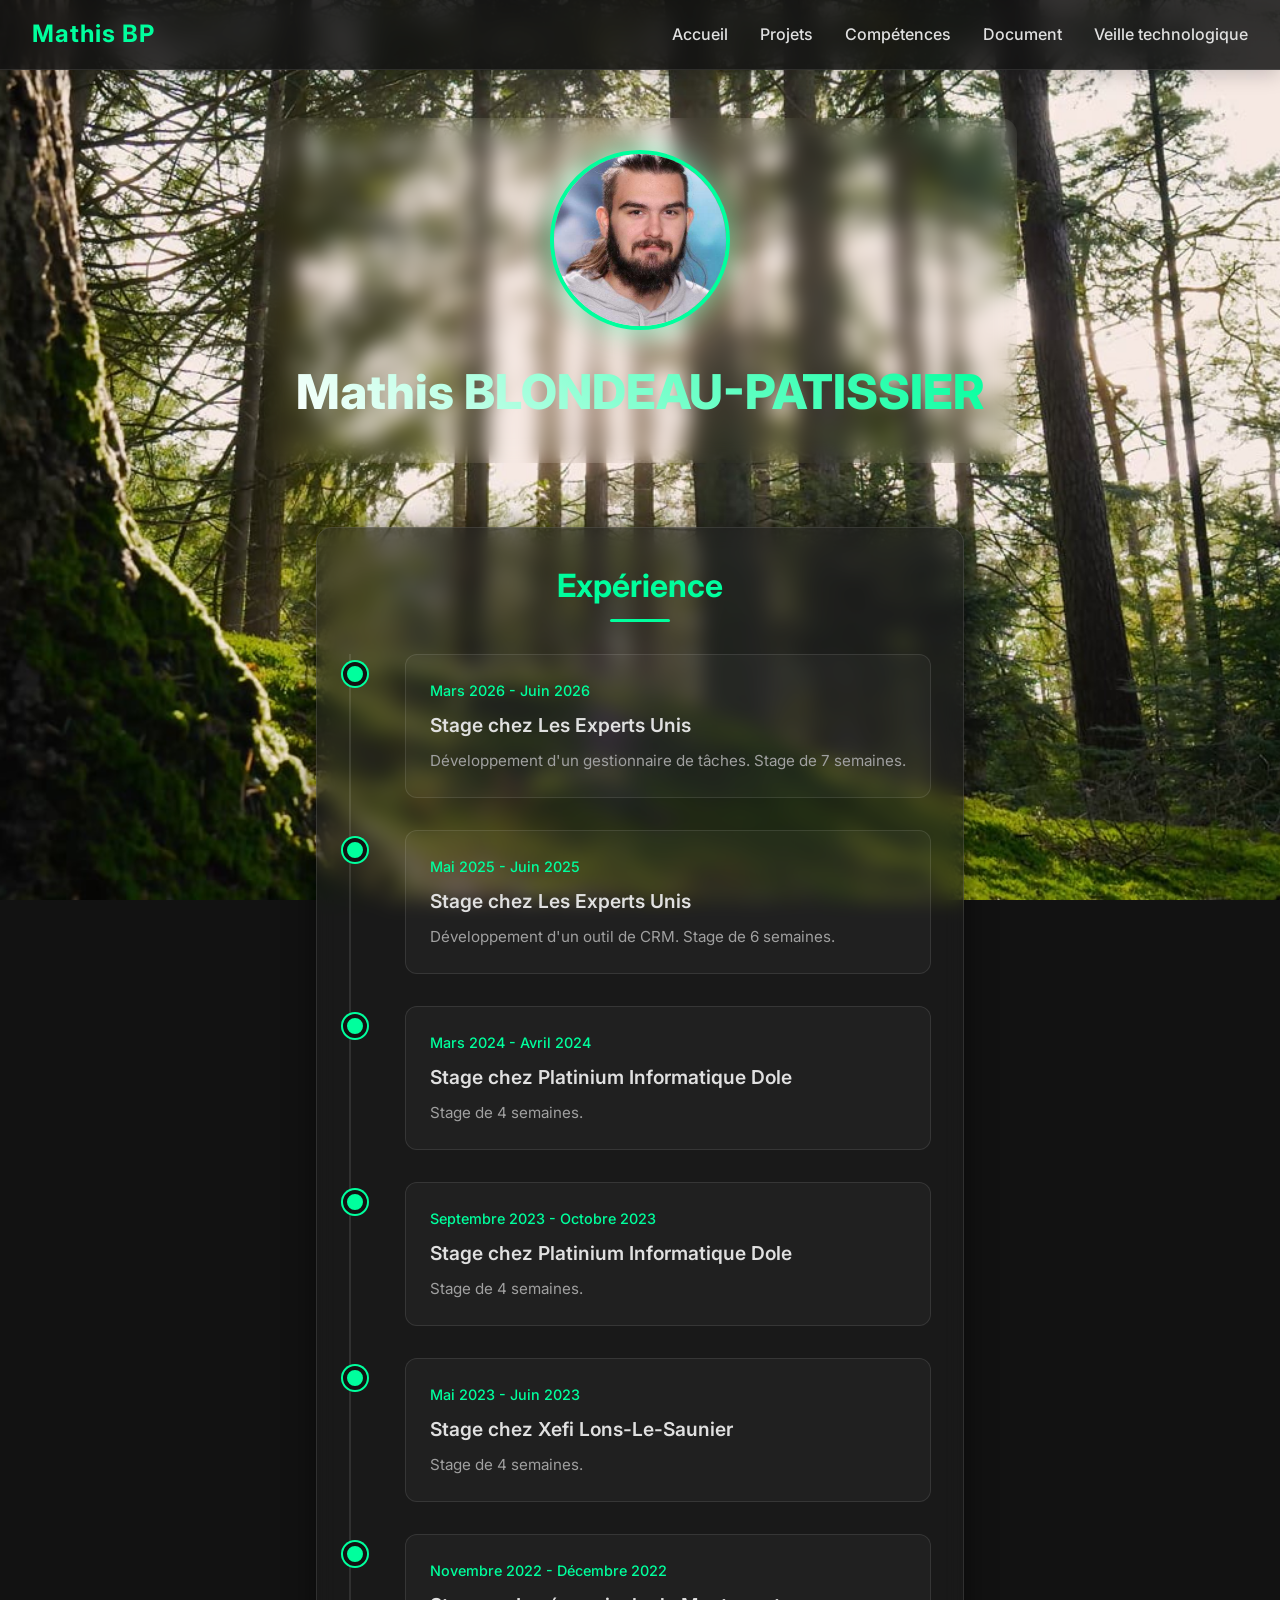
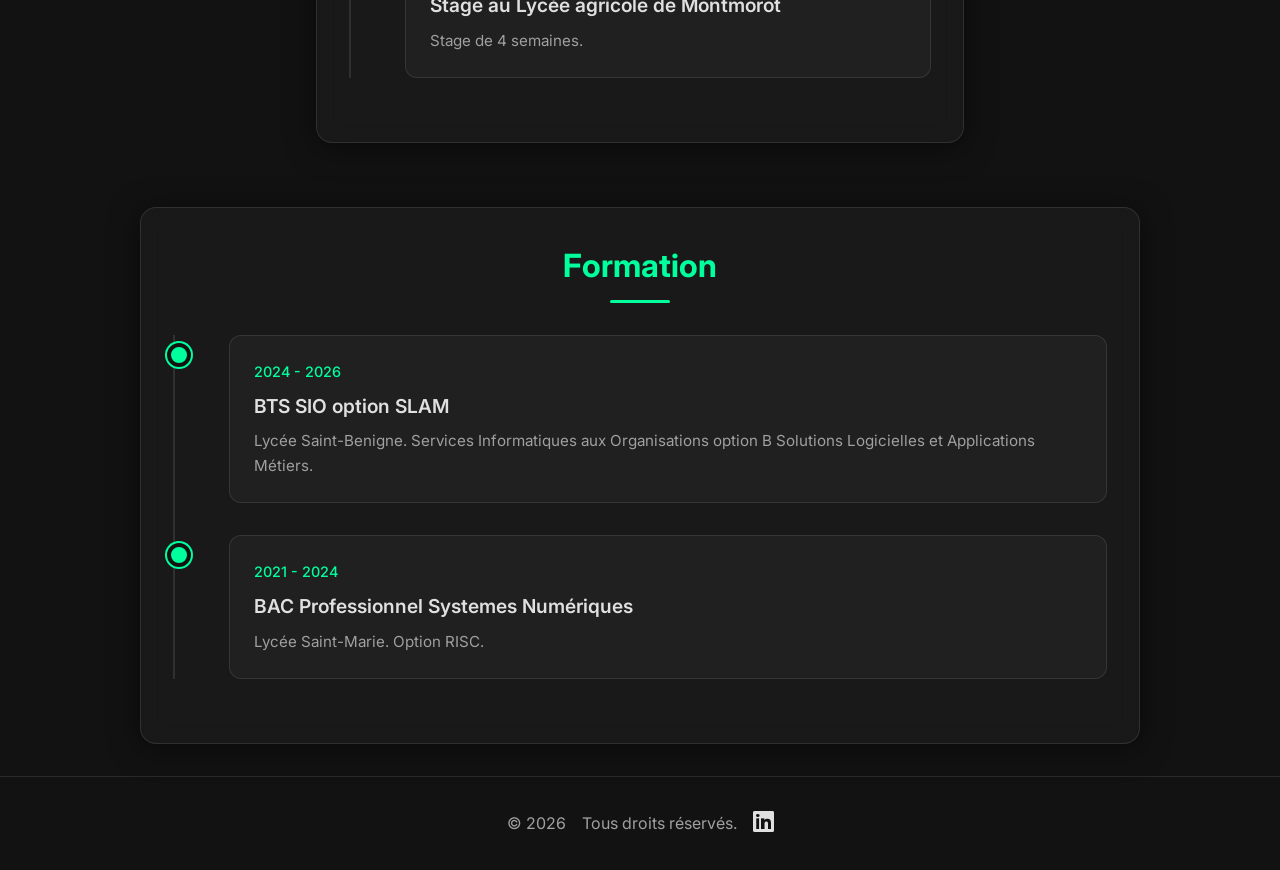
==== commit ba67d1ef: "actualisation de la date" ====
--- a/public/index.html
+++ b/public/index.html
@@ -38,6 +38,13 @@
     <div id="exp">
         <h2>Expérience</h2>
         <div class="timeline">
+            <div class="timeline-item">
+                <div class="timeline-content">
+                    <span class="timeline-date">Mars 2026 - Juin 2026</span>
+                    <a href="https://www.les-experts-unis.com/" class="timeline-title">Stage chez Les Experts Unis</a>
+                    <p class="timeline-desc">Développement d'un gestionnaire de tâches. Stage de 7 semaines.</p>
+                </div>
+            </div>
             <div class="timeline-item">
                 <div class="timeline-content">
                     <span class="timeline-date">Mai 2025 - Juin 2025</span>
@@ -104,7 +111,7 @@
 
 
     <footer>
-        <p fs-hacks-element="year">&copy; 2025</p>
+        <p fs-hacks-element="year">&copy; 2026</p>
         <p>Tous droits réservés.</p>
         <a href="https://www.linkedin.com/in/mathis-blondaeu-patissier/">
             <i class="fab fa-linkedin"></i>
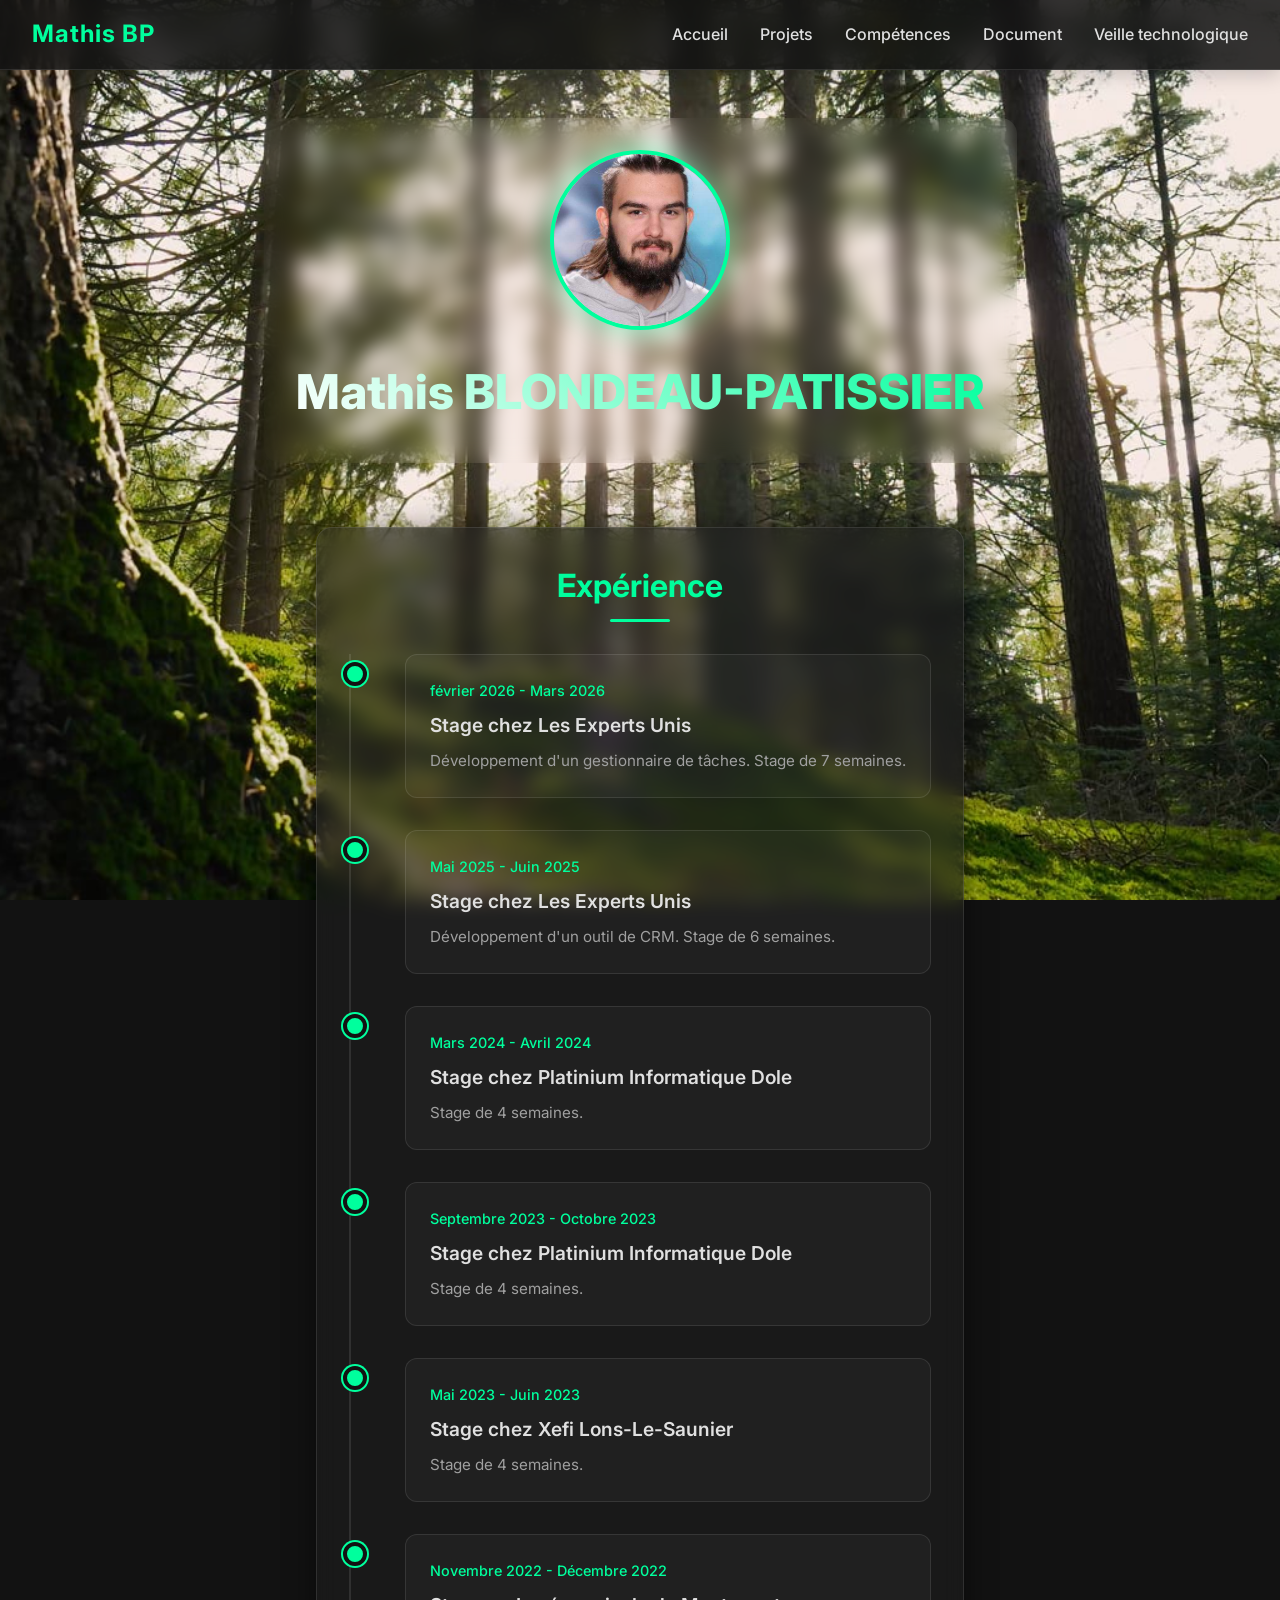
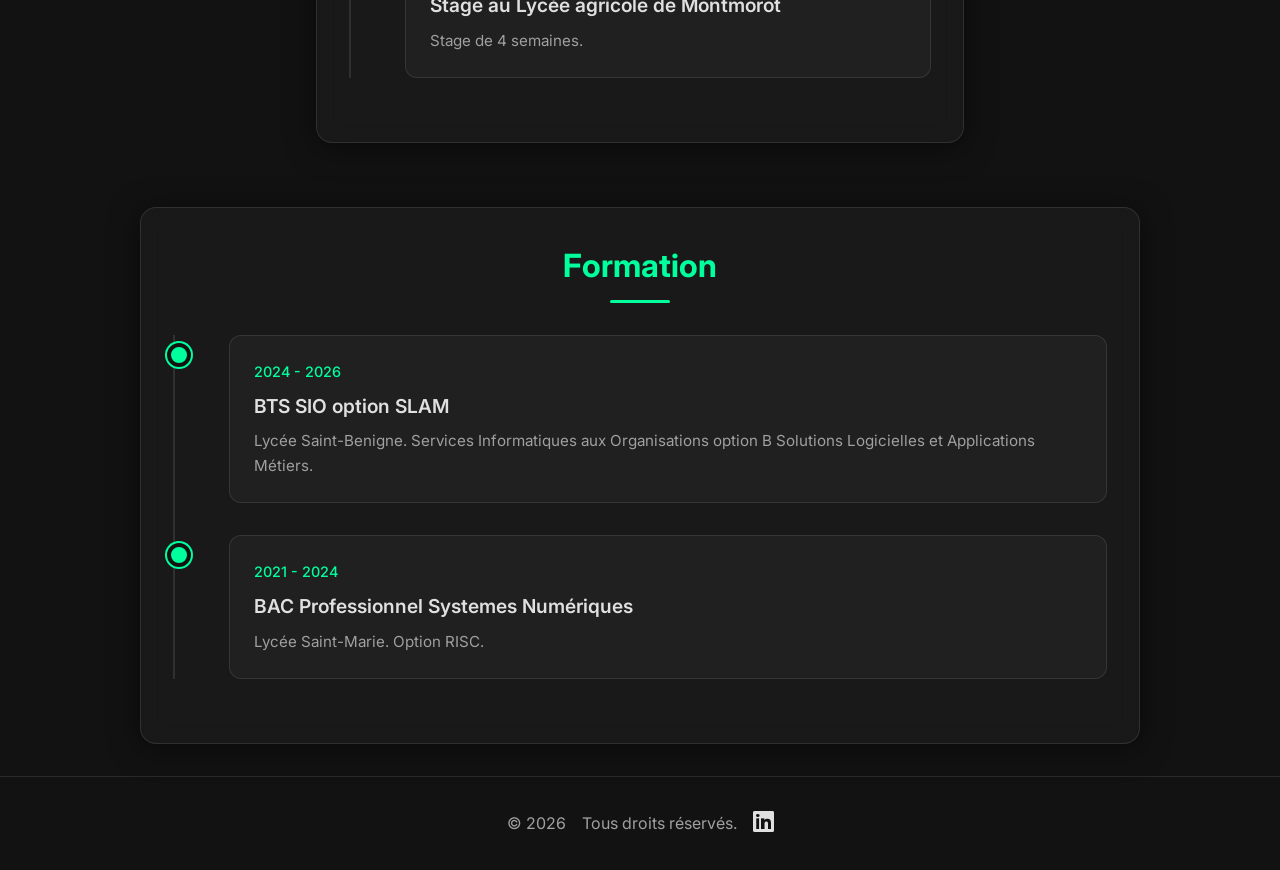
==== commit 50054022: "date stage" ====
--- a/public/index.html
+++ b/public/index.html
@@ -40,7 +40,7 @@
         <div class="timeline">
             <div class="timeline-item">
                 <div class="timeline-content">
-                    <span class="timeline-date">Mars 2026 - Juin 2026</span>
+                    <span class="timeline-date">février 2026 - Mars 2026</span>
                     <a href="https://www.les-experts-unis.com/" class="timeline-title">Stage chez Les Experts Unis</a>
                     <p class="timeline-desc">Développement d'un gestionnaire de tâches. Stage de 7 semaines.</p>
                 </div>
